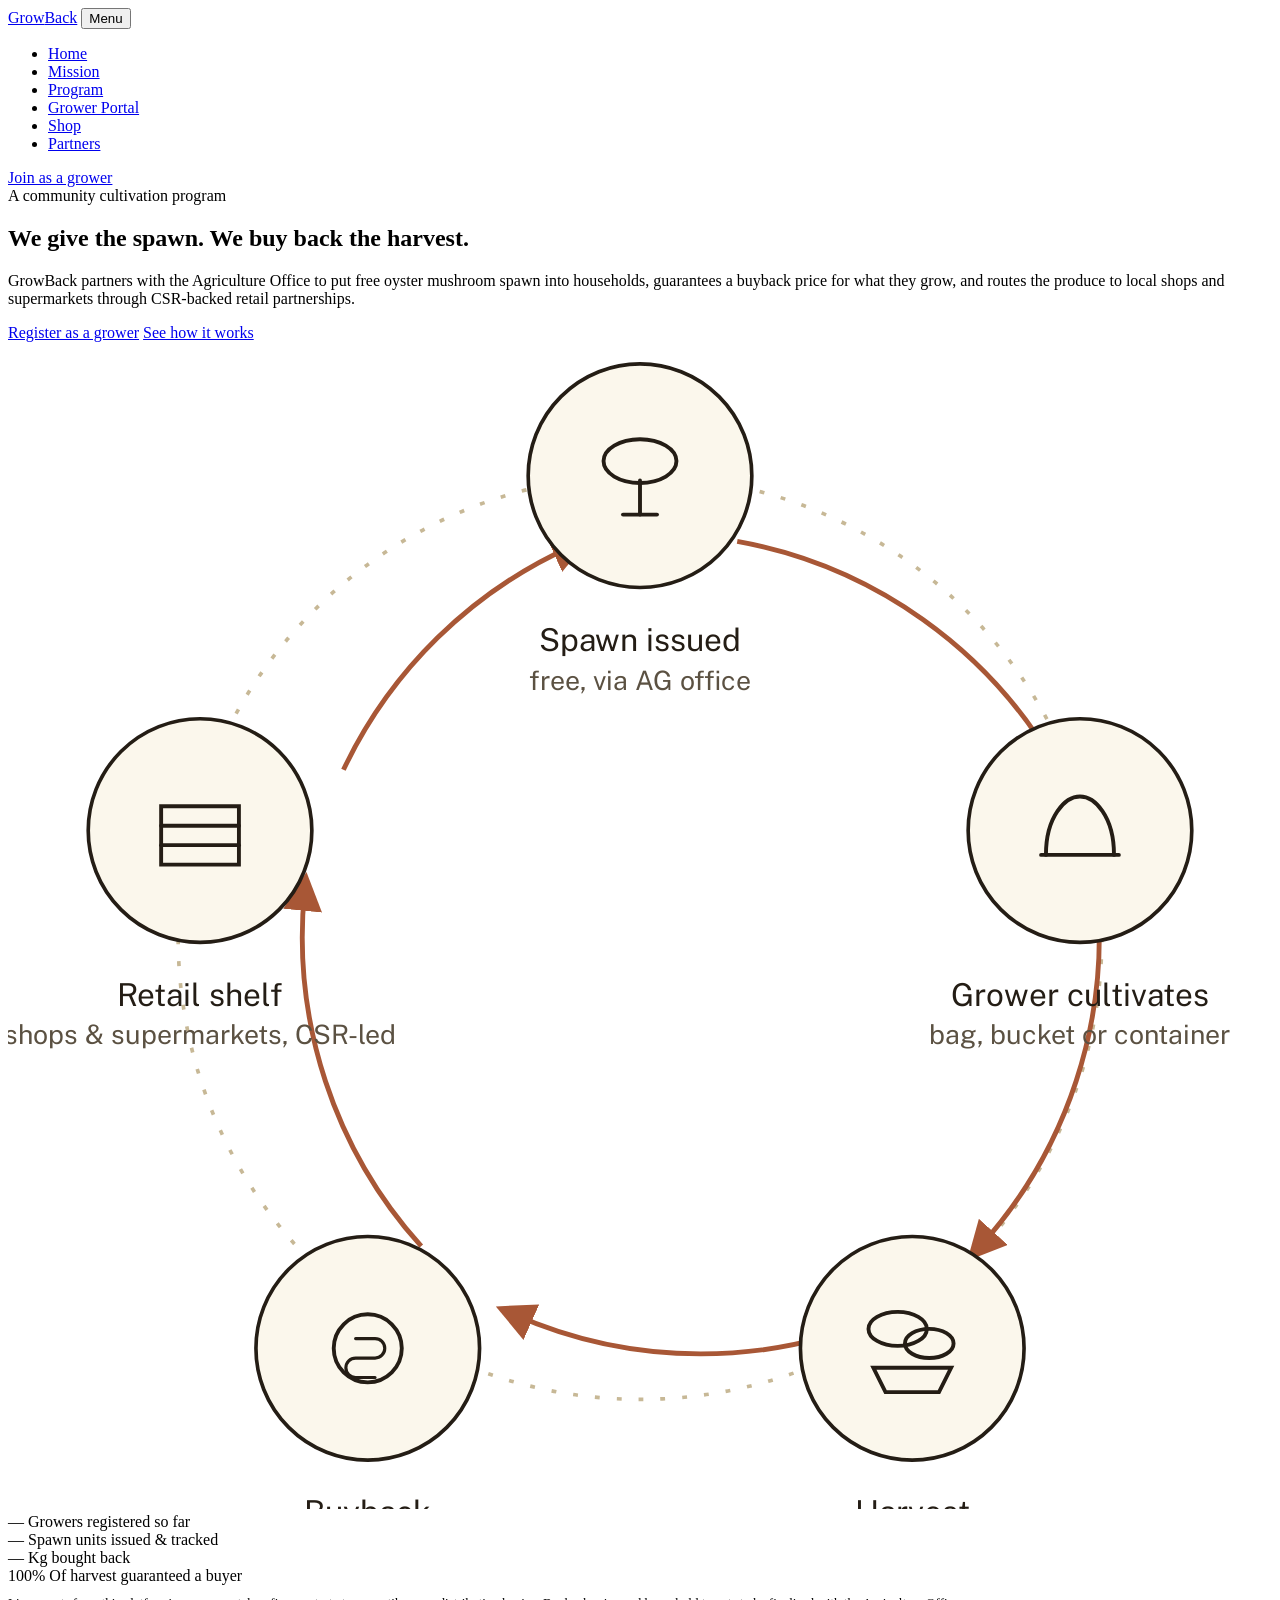
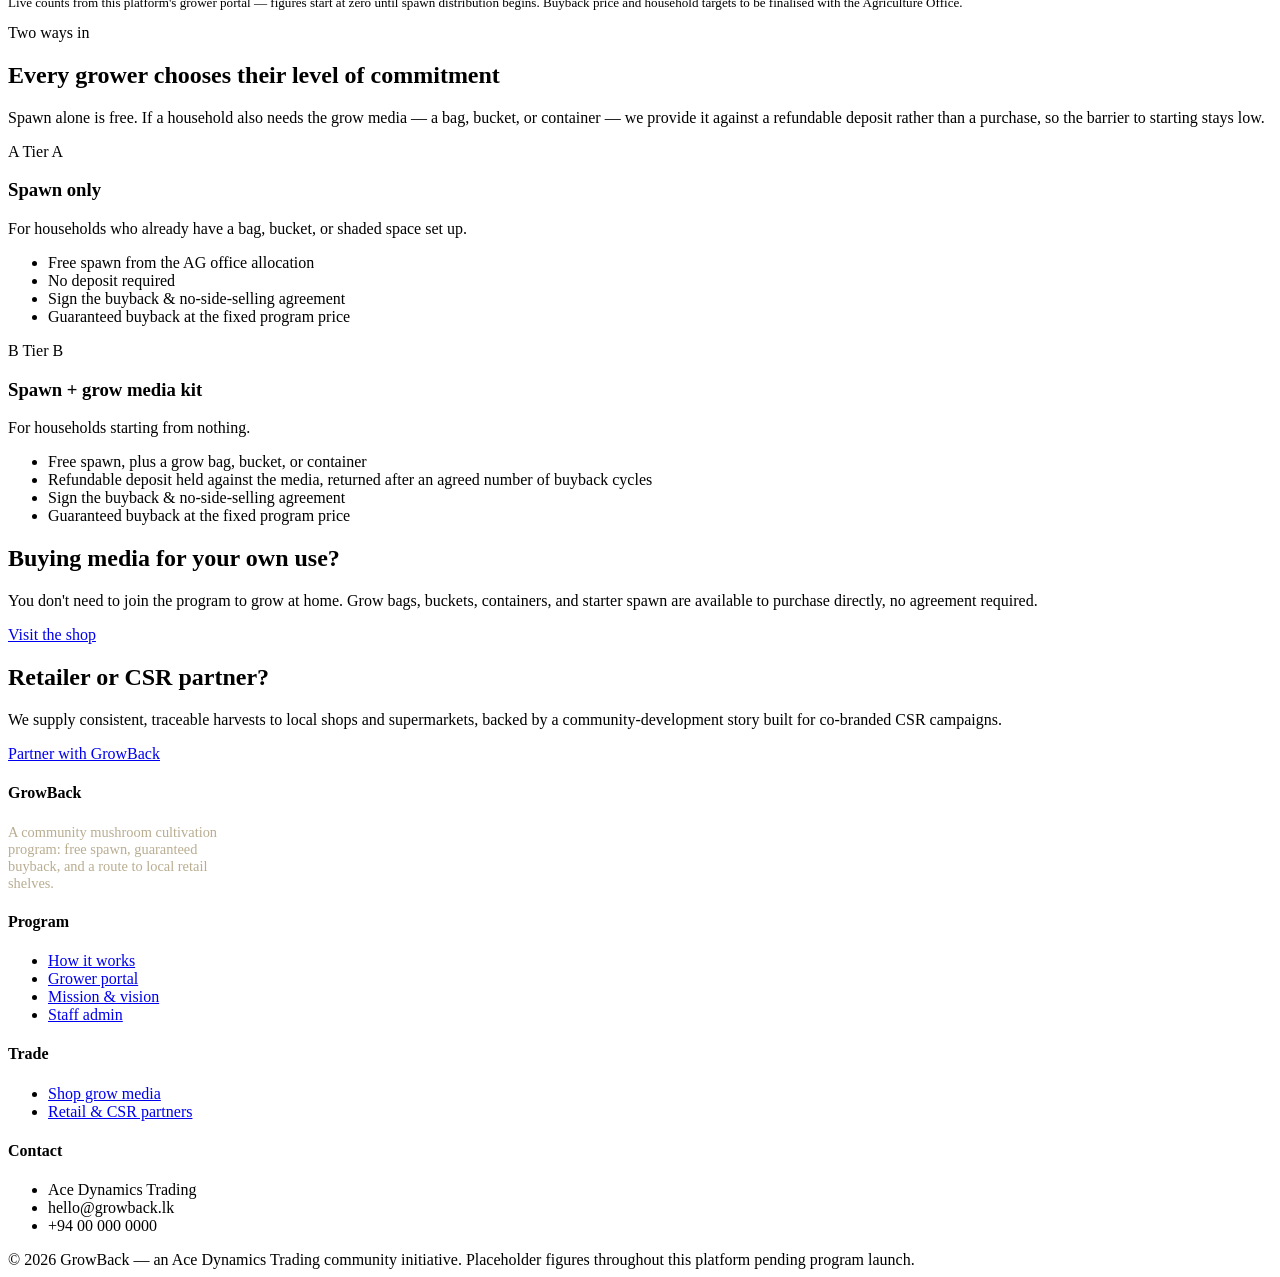
==== index.html @ 259f2a93 "Add files via upload" ====
<!DOCTYPE html>
<html lang="en">
<head>
<meta charset="UTF-8">
<meta name="viewport" content="width=device-width, initial-scale=1.0">
<title>GrowBack — Community Mushroom Cultivation Program</title>
<link rel="preconnect" href="https://fonts.googleapis.com">
<link href="https://fonts.googleapis.com/css2?family=Fraunces:ital,wght@0,340;0,460;0,560;1,460&family=Public+Sans:wght@400;500;600&display=swap" rel="stylesheet">
<link rel="stylesheet" href="css/styles.css">
</head>
<body>

<header class="site">
  <div class="site-nav">
    <a href="index.html" class="wordmark">Grow<span>Back</span></a>
    <button class="nav-toggle">Menu</button>
    <ul class="nav-links">
      <li><a href="index.html" class="active">Home</a></li>
      <li><a href="about.html">Mission</a></li>
      <li><a href="program.html">Program</a></li>
      <li><a href="portal.html">Grower Portal</a></li>
      <li><a href="shop.html">Shop</a></li>
      <li><a href="partners.html">Partners</a></li>
    </ul>
    <div id="google_translate_element" class="gtranslate"></div>
    <a href="portal.html#signup" class="nav-cta">Join as a grower</a>
  </div>
</header>

<section class="hero">
  <div class="container hero-grid">
    <div>
      <div class="eyebrow">A community cultivation program</div>
      <h1>We give the spawn. We buy back the harvest.</h1>
      <p class="lede">GrowBack partners with the Agriculture Office to put free oyster mushroom spawn into households, guarantees a buyback price for what they grow, and routes the produce to local shops and supermarkets through CSR-backed retail partnerships.</p>
      <div class="hero-actions">
        <a href="portal.html#signup" class="btn btn-primary">Register as a grower</a>
        <a href="program.html" class="btn btn-outline">See how it works</a>
      </div>
    </div>
    <div>
      <svg viewBox="0 0 520 480" xmlns="http://www.w3.org/2000/svg" role="img" aria-label="Cycle: spawn issued, grower cultivates, harvest, buyback, retail shelf, back to spawn issued">
        <circle cx="260" cy="245" r="190" fill="none" stroke="#C7B896" stroke-width="1.5" stroke-dasharray="2 7"/>

        <!-- connecting arrows (clockwise) -->
        <g fill="none" stroke="#A85736" stroke-width="2">
          <path d="M300 82 A190 190 0 0 1 432 176" marker-end="url(#arrow)"/>
          <path d="M448 226 A190 190 0 0 1 400 372" marker-end="url(#arrow)"/>
          <path d="M362 400 A190 190 0 0 1 208 400" marker-end="url(#arrow)"/>
          <path d="M170 372 A190 190 0 0 1 122 226" marker-end="url(#arrow)"/>
          <path d="M138 176 A190 190 0 0 1 232 84" marker-end="url(#arrow)"/>
        </g>
        <defs>
          <marker id="arrow" markerWidth="8" markerHeight="8" refX="4" refY="4" orient="auto">
            <path d="M0,0 L8,4 L0,8 Z" fill="#A85736"/>
          </marker>
        </defs>

        <!-- Node: Spawn issued (top) -->
        <g transform="translate(260,55)">
          <circle r="46" fill="#FBF7EC" stroke="#241D15" stroke-width="1.5"/>
          <g stroke="#241D15" stroke-width="1.6" fill="none" stroke-linecap="round">
            <ellipse cx="0" cy="-6" rx="15" ry="9"/>
            <line x1="0" y1="2" x2="0" y2="16"/>
            <line x1="-7" y1="16" x2="7" y2="16"/>
          </g>
          <text x="0" y="72" text-anchor="middle" font-family="Public Sans" font-size="13" fill="#241D15">Spawn issued</text>
          <text x="0" y="88" text-anchor="middle" font-family="Public Sans" font-size="11" fill="#5B5142">free, via AG office</text>
        </g>

        <!-- Node: Grower cultivates -->
        <g transform="translate(441,201)">
          <circle r="46" fill="#FBF7EC" stroke="#241D15" stroke-width="1.5"/>
          <g stroke="#241D15" stroke-width="1.6" fill="none" stroke-linecap="round">
            <path d="M-14,10 C-14,-6 -6,-14 0,-14 C6,-14 14,-6 14,10"/>
            <line x1="-16" y1="10" x2="16" y2="10"/>
          </g>
          <text x="0" y="72" text-anchor="middle" font-family="Public Sans" font-size="13" fill="#241D15">Grower cultivates</text>
          <text x="0" y="88" text-anchor="middle" font-family="Public Sans" font-size="11" fill="#5B5142">bag, bucket or container</text>
        </g>

        <!-- Node: Harvest -->
        <g transform="translate(372,414)">
          <circle r="46" fill="#FBF7EC" stroke="#241D15" stroke-width="1.5"/>
          <g stroke="#241D15" stroke-width="1.6" fill="none" stroke-linecap="round">
            <ellipse cx="-6" cy="-8" rx="12" ry="7"/>
            <ellipse cx="7" cy="-2" rx="10" ry="6"/>
            <path d="M-16,8 L16,8 L11,18 L-11,18 Z"/>
          </g>
          <text x="0" y="72" text-anchor="middle" font-family="Public Sans" font-size="13" fill="#241D15">Harvest</text>
          <text x="0" y="88" text-anchor="middle" font-family="Public Sans" font-size="11" fill="#5B5142">2–3 flushes per batch</text>
        </g>

        <!-- Node: Buyback -->
        <g transform="translate(148,414)">
          <circle r="46" fill="#FBF7EC" stroke="#241D15" stroke-width="1.5"/>
          <g stroke="#241D15" stroke-width="1.6" fill="none" stroke-linecap="round">
            <circle cx="0" cy="0" r="14"/>
            <path d="M-5,-4 h8 a4,4 0 0 1 0,8 h-8 a4,4 0 0 0 0,8 h8" stroke-width="1.3"/>
          </g>
          <text x="0" y="72" text-anchor="middle" font-family="Public Sans" font-size="13" fill="#241D15">Buyback</text>
          <text x="0" y="88" text-anchor="middle" font-family="Public Sans" font-size="11" fill="#5B5142">fixed price, no side-selling</text>
        </g>

        <!-- Node: Retail shelf -->
        <g transform="translate(79,201)">
          <circle r="46" fill="#FBF7EC" stroke="#241D15" stroke-width="1.5"/>
          <g stroke="#241D15" stroke-width="1.6" fill="none" stroke-linecap="round">
            <path d="M-16,-10 L16,-10 L16,14 L-16,14 Z"/>
            <line x1="-16" y1="-2" x2="16" y2="-2"/>
            <line x1="-16" y1="6" x2="16" y2="6"/>
          </g>
          <text x="0" y="72" text-anchor="middle" font-family="Public Sans" font-size="13" fill="#241D15">Retail shelf</text>
          <text x="0" y="88" text-anchor="middle" font-family="Public Sans" font-size="11" fill="#5B5142">shops &amp; supermarkets, CSR-led</text>
        </g>
      </svg>
    </div>
  </div>
</section>

<div class="container">
  <div class="ledger-row">
    <div class="ledger-cell">
      <span class="ledger-num" id="statGrowers">—</span>
      <span class="ledger-label">Growers registered so far</span>
    </div>
    <div class="ledger-cell">
      <span class="ledger-num" id="statSpawn">—</span>
      <span class="ledger-label">Spawn units issued &amp; tracked</span>
    </div>
    <div class="ledger-cell">
      <span class="ledger-num" id="statKg">—</span>
      <span class="ledger-label">Kg bought back</span>
    </div>
    <div class="ledger-cell">
      <span class="ledger-num">100%</span>
      <span class="ledger-label">Of harvest guaranteed a buyer</span>
    </div>
  </div>
  <p style="font-size:.82rem;color:var(--ink-soft);margin-top:10px;">Live counts from this platform's grower portal — figures start at zero until spawn distribution begins. Buyback price and household targets to be finalised with the Agriculture Office.</p>
</div>

<section>
  <div class="container">
    <div class="section-head">
      <div class="eyebrow">Two ways in</div>
      <h2>Every grower chooses their level of commitment</h2>
      <p>Spawn alone is free. If a household also needs the grow media — a bag, bucket, or container — we provide it against a refundable deposit rather than a purchase, so the barrier to starting stays low.</p>
    </div>
    <div class="tier-grid">
      <div class="tier-card">
        <span class="tier-mark">A</span>
        <span class="tier-label">Tier A</span>
        <h3>Spawn only</h3>
        <p style="color:var(--ink-soft);">For households who already have a bag, bucket, or shaded space set up.</p>
        <ul class="tier-list">
          <li>Free spawn from the AG office allocation</li>
          <li>No deposit required</li>
          <li>Sign the buyback &amp; no-side-selling agreement</li>
          <li>Guaranteed buyback at the fixed program price</li>
        </ul>
      </div>
      <div class="tier-card">
        <span class="tier-mark">B</span>
        <span class="tier-label b">Tier B</span>
        <h3>Spawn + grow media kit</h3>
        <p style="color:var(--ink-soft);">For households starting from nothing.</p>
        <ul class="tier-list">
          <li>Free spawn, plus a grow bag, bucket, or container</li>
          <li>Refundable deposit held against the media, returned after an agreed number of buyback cycles</li>
          <li>Sign the buyback &amp; no-side-selling agreement</li>
          <li>Guaranteed buyback at the fixed program price</li>
        </ul>
      </div>
    </div>
  </div>
</section>

<section class="tight" style="background:var(--bg-alt);">
  <div class="container two-col">
    <div>
      <h2>Buying media for your own use?</h2>
      <p>You don't need to join the program to grow at home. Grow bags, buckets, containers, and starter spawn are available to purchase directly, no agreement required.</p>
      <a href="shop.html" class="btn btn-moss">Visit the shop</a>
    </div>
    <div>
      <h2>Retailer or CSR partner?</h2>
      <p>We supply consistent, traceable harvests to local shops and supermarkets, backed by a community-development story built for co-branded CSR campaigns.</p>
      <a href="partners.html" class="btn btn-outline">Partner with GrowBack</a>
    </div>
  </div>
</section>

<footer class="site">
  <div class="container">
    <div class="footer-grid">
      <div>
        <h4>GrowBack</h4>
        <p style="color:#B9AD91;font-size:.9rem;max-width:32ch;">A community mushroom cultivation program: free spawn, guaranteed buyback, and a route to local retail shelves.</p>
      </div>
      <div><h4>Program</h4><ul><li><a href="program.html">How it works</a></li><li><a href="portal.html">Grower portal</a></li><li><a href="about.html">Mission &amp; vision</a></li><li><a href="admin.html">Staff admin</a></li></ul></div>
      <div><h4>Trade</h4><ul><li><a href="shop.html">Shop grow media</a></li><li><a href="partners.html">Retail &amp; CSR partners</a></li></ul></div>
      <div><h4>Contact</h4><ul><li>Ace Dynamics Trading</li><li>hello@growback.lk</li><li>+94 00 000 0000</li></ul></div>
    </div>
    <div class="footer-bottom">
      <span>© 2026 GrowBack — an Ace Dynamics Trading community initiative.</span>
      <span>Placeholder figures throughout this platform pending program launch.</span>
    </div>
  </div>
</footer>
<script type="text/javascript">
  function googleTranslateElementInit() {
    new google.translate.TranslateElement({
      pageLanguage: 'en',
      includedLanguages: 'si,ta,en,hi,ar,zh-CN,fr,de,es,ja,ko,ru,pt,it,nl,th,vi,ur,bn,ms,tl,pl,tr,fa,he,el,sv,uk,ro,id',
      layout: google.translate.TranslateElement.InlineLayout.SIMPLE
    }, 'google_translate_element');
  }
</script>
<script type="text/javascript" src="https://translate.google.com/translate_a/element.js?cb=googleTranslateElementInit"></script>
<script src="js/app.js"></script>
<script>
  const s = getCommunityStats();
  document.getElementById('statGrowers').textContent = s.totalGrowers;
  document.getElementById('statSpawn').textContent = s.spawnUnitsIssued;
  document.getElementById('statKg').textContent = s.totalKg;
</script>
</body>
</html>
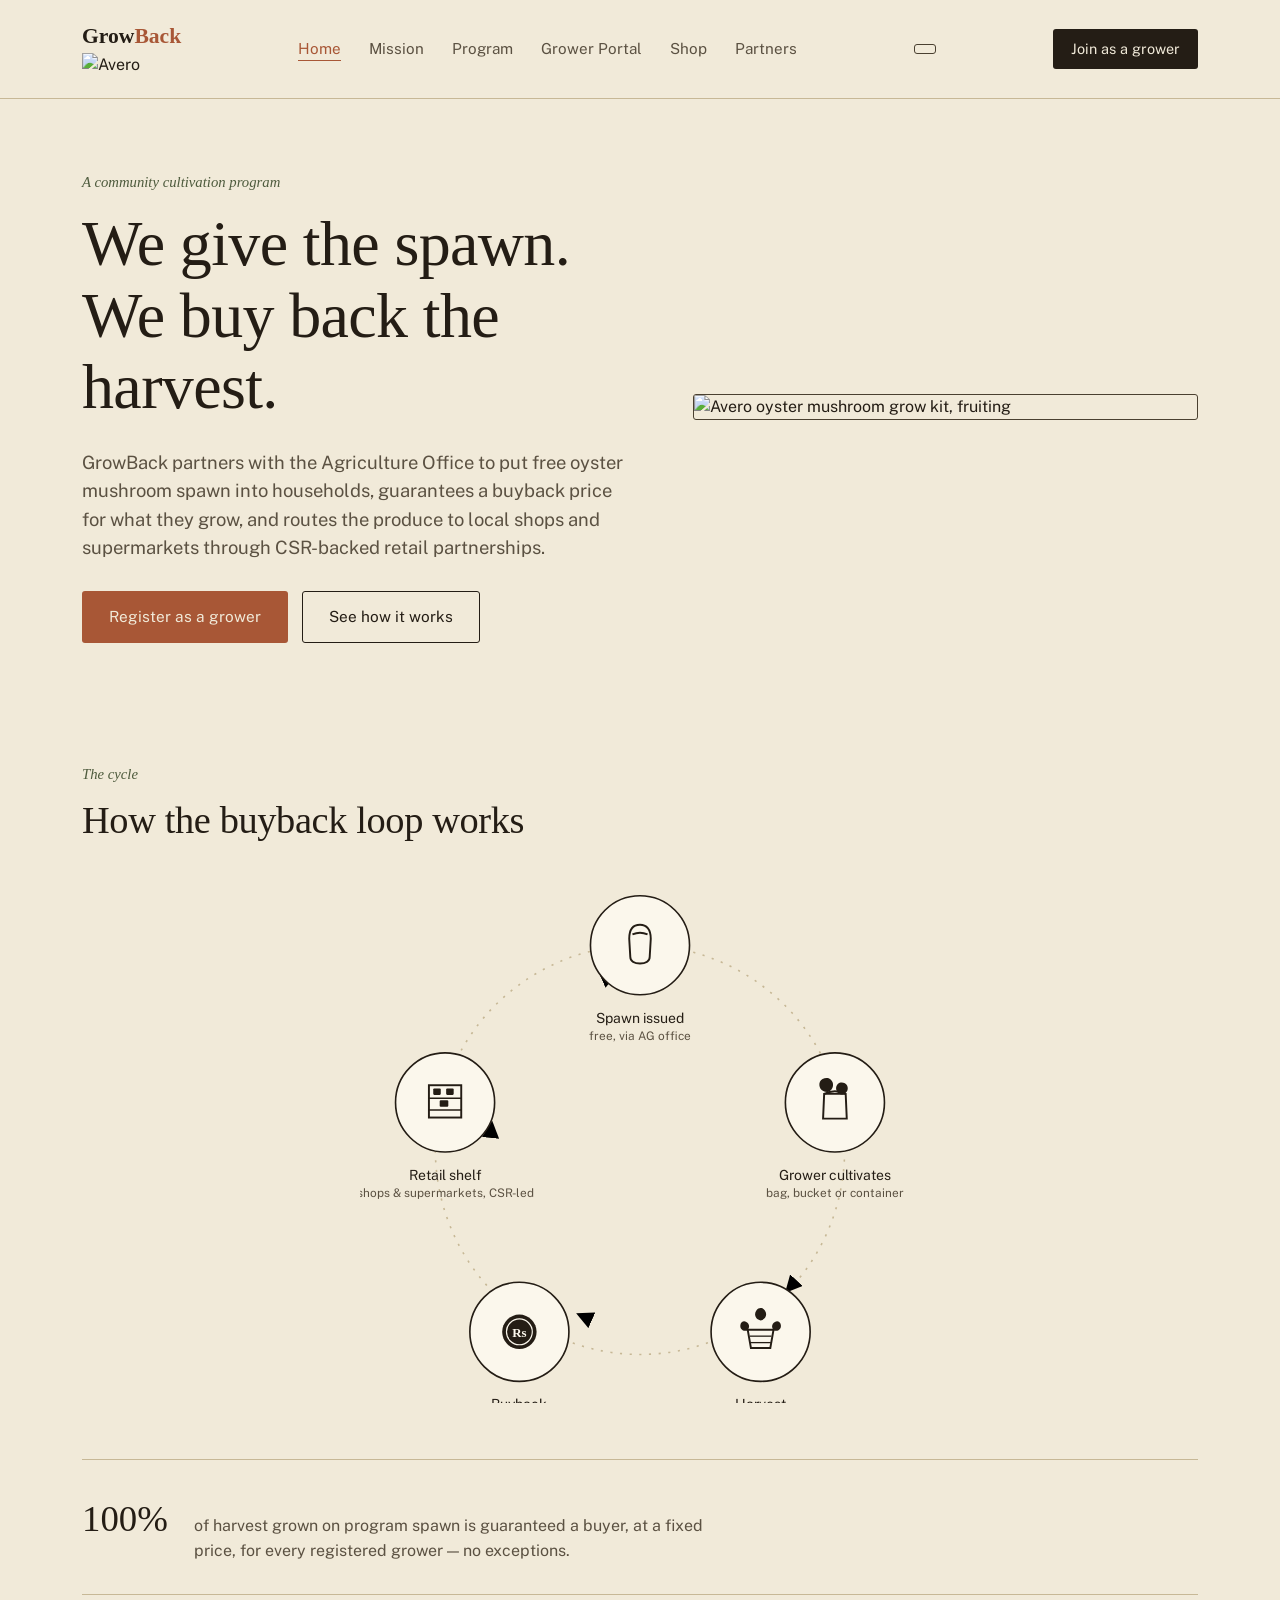
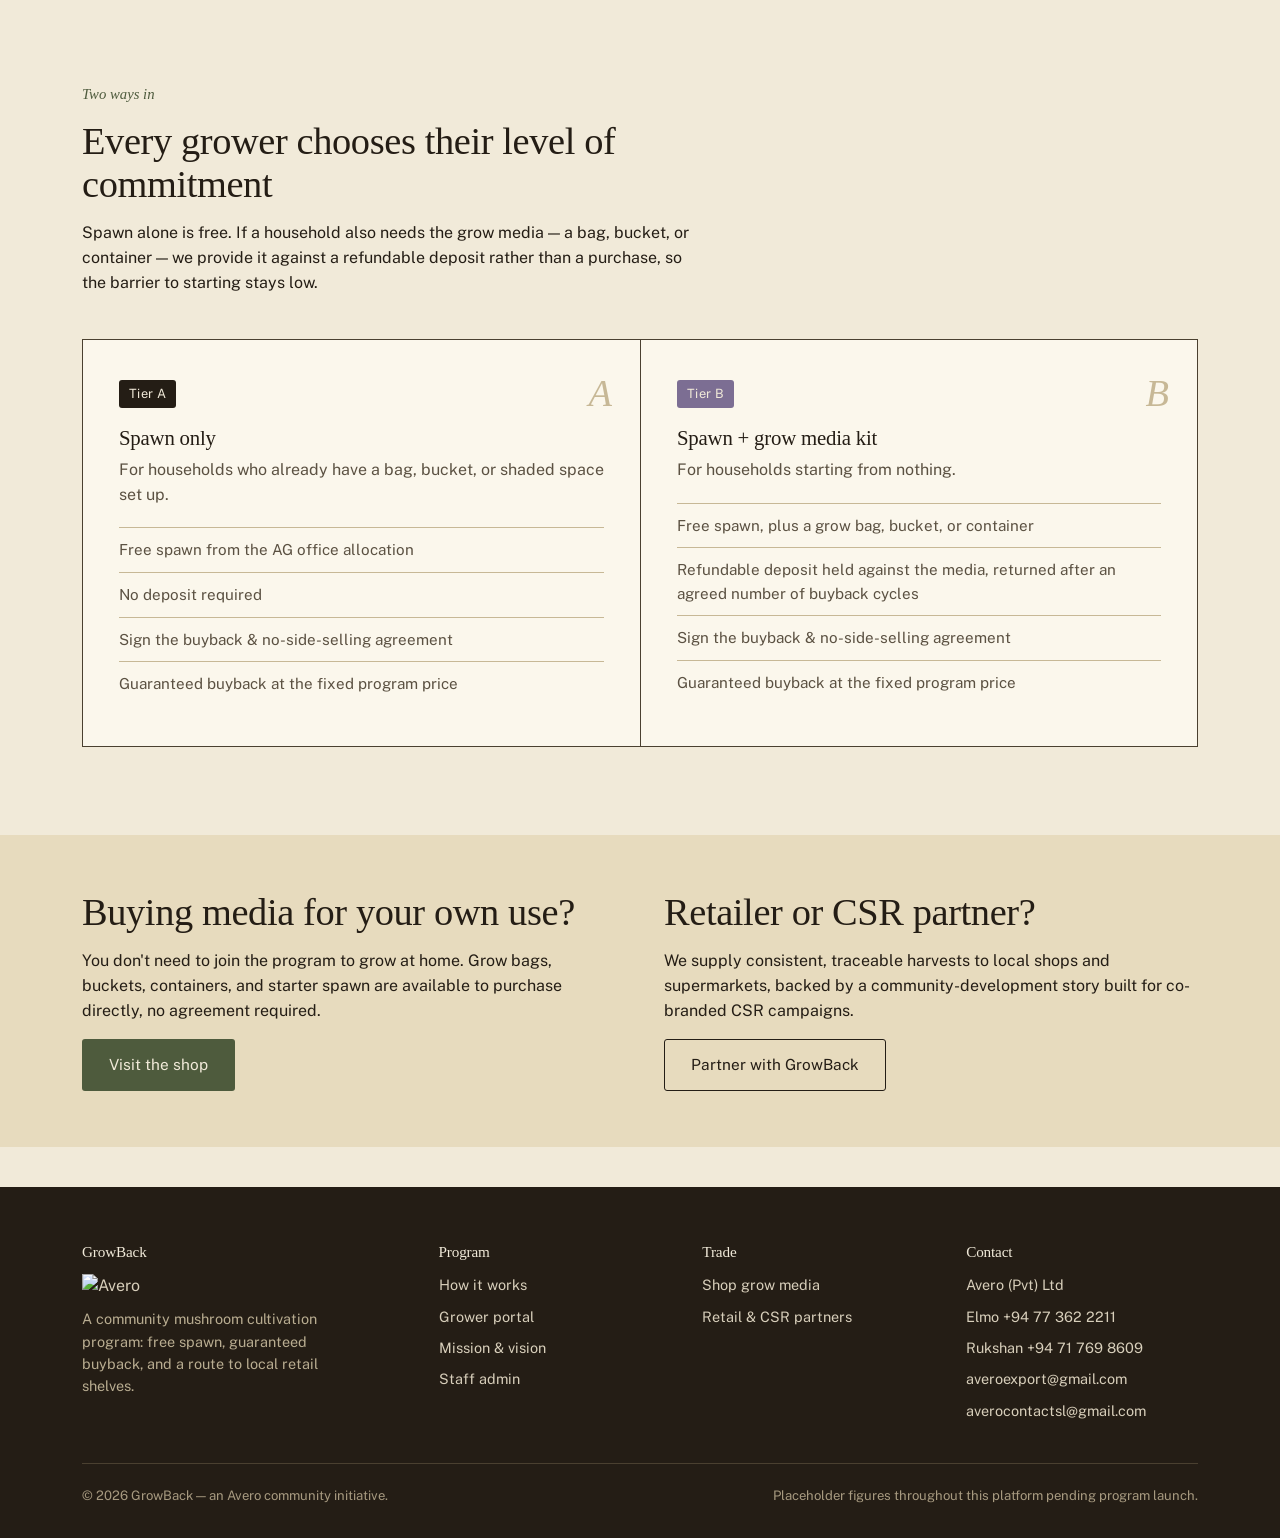
==== commit 9c651e30: "Add files via upload" ====
--- a/index.html
+++ b/index.html
@@ -12,7 +12,11 @@
 
 <header class="site">
   <div class="site-nav">
-    <a href="index.html" class="wordmark">Grow<span>Back</span></a>
+    <div class="brand-lockup">
+      <a href="index.html" class="wordmark">Grow<span>Back</span></a>
+      <span class="divider"></span>
+      <img src="img/avero-logo.png" alt="Avero">
+    </div>
     <button class="nav-toggle">Menu</button>
     <ul class="nav-links">
       <li><a href="index.html" class="active">Home</a></li>
@@ -39,11 +43,23 @@
       </div>
     </div>
     <div>
+      <img src="img/product-growkit.jpg" alt="Avero oyster mushroom grow kit, fruiting" style="width:100%;border:1px solid var(--line-dark);border-radius:var(--radius);">
+    </div>
+  </div>
+</section>
+
+<section class="tight">
+  <div class="container">
+    <div class="section-head">
+      <div class="eyebrow">The cycle</div>
+      <h2>How the buyback loop works</h2>
+    </div>
+    <div style="max-width:560px;margin:0 auto;">
       <svg viewBox="0 0 520 480" xmlns="http://www.w3.org/2000/svg" role="img" aria-label="Cycle: spawn issued, grower cultivates, harvest, buyback, retail shelf, back to spawn issued">
-        <circle cx="260" cy="245" r="190" fill="none" stroke="#C7B896" stroke-width="1.5" stroke-dasharray="2 7"/>
+        <circle cx="260" cy="245" r="190" fill="none" stroke="var(--line)" stroke-width="1.5" stroke-dasharray="2 7"/>
 
         <!-- connecting arrows (clockwise) -->
-        <g fill="none" stroke="#A85736" stroke-width="2">
+        <g fill="none" stroke="var(--brand)" stroke-width="2">
           <path d="M300 82 A190 190 0 0 1 432 176" marker-end="url(#arrow)"/>
           <path d="M448 226 A190 190 0 0 1 400 372" marker-end="url(#arrow)"/>
           <path d="M362 400 A190 190 0 0 1 208 400" marker-end="url(#arrow)"/>
@@ -52,66 +68,64 @@
         </g>
         <defs>
           <marker id="arrow" markerWidth="8" markerHeight="8" refX="4" refY="4" orient="auto">
-            <path d="M0,0 L8,4 L0,8 Z" fill="#A85736"/>
+            <path d="M0,0 L8,4 L0,8 Z" fill="var(--brand)"/>
           </marker>
         </defs>
 
         <!-- Node: Spawn issued (top) -->
         <g transform="translate(260,55)">
-          <circle r="46" fill="#FBF7EC" stroke="#241D15" stroke-width="1.5"/>
-          <g stroke="#241D15" stroke-width="1.6" fill="none" stroke-linecap="round">
-            <ellipse cx="0" cy="-6" rx="15" ry="9"/>
-            <line x1="0" y1="2" x2="0" y2="16"/>
-            <line x1="-7" y1="16" x2="7" y2="16"/>
-          </g>
-          <text x="0" y="72" text-anchor="middle" font-family="Public Sans" font-size="13" fill="#241D15">Spawn issued</text>
-          <text x="0" y="88" text-anchor="middle" font-family="Public Sans" font-size="11" fill="#5B5142">free, via AG office</text>
+          <circle r="46" fill="var(--paper-card)" stroke="var(--ink)" stroke-width="1.5"/>
+          <path d="M-10,-6 C-10,-15 -6,-19 0,-19 C6,-19 10,-15 10,-6 L9,11 C9,15 5,17 0,17 C-5,17 -9,15 -9,11 Z" fill="none" stroke="var(--ink)" stroke-width="1.8"/>
+          <path d="M-7,-10 Q0,-13 7,-10" fill="none" stroke="var(--ink)" stroke-width="1.8"/>
+          <text x="0" y="72" text-anchor="middle" font-family="Public Sans" font-size="13" fill="var(--ink)">Spawn issued</text>
+          <text x="0" y="88" text-anchor="middle" font-family="Public Sans" font-size="11" fill="var(--ink-soft)">free, via AG office</text>
         </g>
 
         <!-- Node: Grower cultivates -->
         <g transform="translate(441,201)">
-          <circle r="46" fill="#FBF7EC" stroke="#241D15" stroke-width="1.5"/>
-          <g stroke="#241D15" stroke-width="1.6" fill="none" stroke-linecap="round">
-            <path d="M-14,10 C-14,-6 -6,-14 0,-14 C6,-14 14,-6 14,10"/>
-            <line x1="-16" y1="10" x2="16" y2="10"/>
-          </g>
-          <text x="0" y="72" text-anchor="middle" font-family="Public Sans" font-size="13" fill="#241D15">Grower cultivates</text>
-          <text x="0" y="88" text-anchor="middle" font-family="Public Sans" font-size="11" fill="#5B5142">bag, bucket or container</text>
+          <circle r="46" fill="var(--paper-card)" stroke="var(--ink)" stroke-width="1.5"/>
+          <path d="M-10,-8 L10,-8 L11,15 L-11,15 Z" fill="none" stroke="var(--ink)" stroke-width="1.8"/>
+          <path d="M-10,-8 Q0,-13 10,-8" fill="none" stroke="var(--ink)" stroke-width="1.8"/>
+          <path d="M0,-10 C-6,-11 -8,-17 -5,-21 C-3,-24 3,-24 5,-21 C8,-17 6,-11 0,-10 Z" fill="var(--ink)" transform="translate(-4,0) rotate(-14)"/>
+          <path d="M0,-10 C-6,-11 -8,-17 -5,-21 C-3,-24 3,-24 5,-21 C8,-17 6,-11 0,-10 Z" fill="var(--ink)" transform="translate(4,1) rotate(10) scale(0.85)"/>
+          <text x="0" y="72" text-anchor="middle" font-family="Public Sans" font-size="13" fill="var(--ink)">Grower cultivates</text>
+          <text x="0" y="88" text-anchor="middle" font-family="Public Sans" font-size="11" fill="var(--ink-soft)">bag, bucket or container</text>
         </g>
 
         <!-- Node: Harvest -->
         <g transform="translate(372,414)">
-          <circle r="46" fill="#FBF7EC" stroke="#241D15" stroke-width="1.5"/>
-          <g stroke="#241D15" stroke-width="1.6" fill="none" stroke-linecap="round">
-            <ellipse cx="-6" cy="-8" rx="12" ry="7"/>
-            <ellipse cx="7" cy="-2" rx="10" ry="6"/>
-            <path d="M-16,8 L16,8 L11,18 L-11,18 Z"/>
-          </g>
-          <text x="0" y="72" text-anchor="middle" font-family="Public Sans" font-size="13" fill="#241D15">Harvest</text>
-          <text x="0" y="88" text-anchor="middle" font-family="Public Sans" font-size="11" fill="#5B5142">2–3 flushes per batch</text>
+          <circle r="46" fill="var(--paper-card)" stroke="var(--ink)" stroke-width="1.5"/>
+          <path d="M-12,-2 L12,-2 L9,15 L-9,15 Z" fill="none" stroke="var(--ink)" stroke-width="1.8"/>
+          <line x1="-10" y1="4" x2="10" y2="4" stroke="var(--ink)" stroke-width="1.2"/>
+          <line x1="-9.5" y1="10" x2="9.5" y2="10" stroke="var(--ink)" stroke-width="1.2"/>
+          <path d="M0,-9 C-5,-10 -7,-15 -4,-19 C-2,-22 2,-22 4,-19 C7,-15 5,-10 0,-9 Z" fill="var(--ink)" transform="translate(-10,5) rotate(-25) scale(0.75)"/>
+          <path d="M0,-9 C-5,-10 -7,-15 -4,-19 C-2,-22 2,-22 4,-19 C7,-15 5,-10 0,-9 Z" fill="var(--ink)" transform="translate(0,-2) rotate(0) scale(0.95)"/>
+          <path d="M0,-9 C-5,-10 -7,-15 -4,-19 C-2,-22 2,-22 4,-19 C7,-15 5,-10 0,-9 Z" fill="var(--ink)" transform="translate(10,5) rotate(25) scale(0.75)"/>
+          <text x="0" y="72" text-anchor="middle" font-family="Public Sans" font-size="13" fill="var(--ink)">Harvest</text>
+          <text x="0" y="88" text-anchor="middle" font-family="Public Sans" font-size="11" fill="var(--ink-soft)">2–3 flushes per batch</text>
         </g>
 
         <!-- Node: Buyback -->
         <g transform="translate(148,414)">
-          <circle r="46" fill="#FBF7EC" stroke="#241D15" stroke-width="1.5"/>
-          <g stroke="#241D15" stroke-width="1.6" fill="none" stroke-linecap="round">
-            <circle cx="0" cy="0" r="14"/>
-            <path d="M-5,-4 h8 a4,4 0 0 1 0,8 h-8 a4,4 0 0 0 0,8 h8" stroke-width="1.3"/>
-          </g>
-          <text x="0" y="72" text-anchor="middle" font-family="Public Sans" font-size="13" fill="#241D15">Buyback</text>
-          <text x="0" y="88" text-anchor="middle" font-family="Public Sans" font-size="11" fill="#5B5142">fixed price, no side-selling</text>
+          <circle r="46" fill="var(--paper-card)" stroke="var(--ink)" stroke-width="1.5"/>
+          <circle r="16" fill="var(--ink)"/>
+          <circle r="12" fill="none" stroke="var(--paper-card)" stroke-width="1.1"/>
+          <text x="0" y="5" text-anchor="middle" font-family="Georgia, serif" font-size="12" font-weight="700" fill="var(--paper-card)">Rs</text>
+          <text x="0" y="72" text-anchor="middle" font-family="Public Sans" font-size="13" fill="var(--ink)">Buyback</text>
+          <text x="0" y="88" text-anchor="middle" font-family="Public Sans" font-size="11" fill="var(--ink-soft)">fixed price, no side-selling</text>
         </g>
 
         <!-- Node: Retail shelf -->
         <g transform="translate(79,201)">
-          <circle r="46" fill="#FBF7EC" stroke="#241D15" stroke-width="1.5"/>
-          <g stroke="#241D15" stroke-width="1.6" fill="none" stroke-linecap="round">
-            <path d="M-16,-10 L16,-10 L16,14 L-16,14 Z"/>
-            <line x1="-16" y1="-2" x2="16" y2="-2"/>
-            <line x1="-16" y1="6" x2="16" y2="6"/>
-          </g>
-          <text x="0" y="72" text-anchor="middle" font-family="Public Sans" font-size="13" fill="#241D15">Retail shelf</text>
-          <text x="0" y="88" text-anchor="middle" font-family="Public Sans" font-size="11" fill="#5B5142">shops &amp; supermarkets, CSR-led</text>
+          <circle r="46" fill="var(--paper-card)" stroke="var(--ink)" stroke-width="1.5"/>
+          <rect x="-15" y="-16" width="30" height="30" fill="none" stroke="var(--ink)" stroke-width="1.8"/>
+          <line x1="-15" y1="-4" x2="15" y2="-4" stroke="var(--ink)" stroke-width="1.4"/>
+          <line x1="-15" y1="7" x2="15" y2="7" stroke="var(--ink)" stroke-width="1.4"/>
+          <rect x="-11" y="-13" width="7" height="6" rx="1" fill="var(--ink)"/>
+          <rect x="1" y="-13" width="7" height="6" rx="1" fill="var(--ink)"/>
+          <rect x="-5" y="-2" width="8" height="6" rx="1" fill="var(--ink)"/>
+          <text x="0" y="72" text-anchor="middle" font-family="Public Sans" font-size="13" fill="var(--ink)">Retail shelf</text>
+          <text x="0" y="88" text-anchor="middle" font-family="Public Sans" font-size="11" fill="var(--ink-soft)">shops &amp; supermarkets, CSR-led</text>
         </g>
       </svg>
     </div>
@@ -119,25 +133,10 @@
 </section>
 
 <div class="container">
-  <div class="ledger-row">
-    <div class="ledger-cell">
-      <span class="ledger-num" id="statGrowers">—</span>
-      <span class="ledger-label">Growers registered so far</span>
-    </div>
-    <div class="ledger-cell">
-      <span class="ledger-num" id="statSpawn">—</span>
-      <span class="ledger-label">Spawn units issued &amp; tracked</span>
-    </div>
-    <div class="ledger-cell">
-      <span class="ledger-num" id="statKg">—</span>
-      <span class="ledger-label">Kg bought back</span>
-    </div>
-    <div class="ledger-cell">
-      <span class="ledger-num">100%</span>
-      <span class="ledger-label">Of harvest guaranteed a buyer</span>
-    </div>
-  </div>
-  <p style="font-size:.82rem;color:var(--ink-soft);margin-top:10px;">Live counts from this platform's grower portal — figures start at zero until spawn distribution begins. Buyback price and household targets to be finalised with the Agriculture Office.</p>
+  <div style="border-top:1px solid var(--line);border-bottom:1px solid var(--line);padding:30px 0;display:flex;align-items:baseline;gap:26px;flex-wrap:wrap;">
+    <span style="font-family:var(--font-display);font-size:2.3rem;color:var(--brand);">100%</span>
+    <span style="color:var(--ink-soft);max-width:52ch;">of harvest grown on program spawn is guaranteed a buyer, at a fixed price, for every registered grower — no exceptions.</span>
+  </div>
 </div>
 
 <section>
@@ -196,14 +195,15 @@
     <div class="footer-grid">
       <div>
         <h4>GrowBack</h4>
+        <img src="img/avero-logo.png" alt="Avero" style="height:22px;width:auto;margin-bottom:12px;">
         <p style="color:#B9AD91;font-size:.9rem;max-width:32ch;">A community mushroom cultivation program: free spawn, guaranteed buyback, and a route to local retail shelves.</p>
       </div>
       <div><h4>Program</h4><ul><li><a href="program.html">How it works</a></li><li><a href="portal.html">Grower portal</a></li><li><a href="about.html">Mission &amp; vision</a></li><li><a href="admin.html">Staff admin</a></li></ul></div>
       <div><h4>Trade</h4><ul><li><a href="shop.html">Shop grow media</a></li><li><a href="partners.html">Retail &amp; CSR partners</a></li></ul></div>
-      <div><h4>Contact</h4><ul><li>Ace Dynamics Trading</li><li>hello@growback.lk</li><li>+94 00 000 0000</li></ul></div>
+      <div><h4>Contact</h4><ul><li>Avero (Pvt) Ltd</li><li>Elmo +94 77 362 2211</li><li>Rukshan +94 71 769 8609</li><li>averoexport@gmail.com</li><li>averocontactsl@gmail.com</li></ul></div>
     </div>
     <div class="footer-bottom">
-      <span>© 2026 GrowBack — an Ace Dynamics Trading community initiative.</span>
+      <span>© 2026 GrowBack — an Avero community initiative.</span>
       <span>Placeholder figures throughout this platform pending program launch.</span>
     </div>
   </div>
@@ -219,11 +219,5 @@
 </script>
 <script type="text/javascript" src="https://translate.google.com/translate_a/element.js?cb=googleTranslateElementInit"></script>
 <script src="js/app.js"></script>
-<script>
-  const s = getCommunityStats();
-  document.getElementById('statGrowers').textContent = s.totalGrowers;
-  document.getElementById('statSpawn').textContent = s.spawnUnitsIssued;
-  document.getElementById('statKg').textContent = s.totalKg;
-</script>
 </body>
 </html>
--- a/css/styles.css
+++ b/css/styles.css
@@ -0,0 +1,499 @@
+/* =========================================================
+   Design tokens
+   Subject: community mushroom cultivation program — spawn
+   distribution, buyback, grow media, CSR retail partnership.
+   Palette drawn from the mushroom itself: bark, cap tan,
+   spore print, parchment ledger paper, clay pot, moss.
+   ========================================================= */
+:root {
+  --bg:        #F1EAD9;   /* parchment / ledger paper */
+  --bg-alt:    #E7DBBE;   /* deeper paper for alt sections */
+  --bg-dark:   #241D15;   /* bark brown, near-black */
+  --ink:       #241D15;   /* bark brown, primary text */
+  --ink-soft:  #5B5142;   /* muted bark for secondary text */
+  --line:      #C7B896;   /* hairline rule on paper */
+  --line-dark: #4A4030;   /* hairline rule on bark */
+  --tan:       #C9A66B;   /* mushroom cap tan */
+  --clay:      #A85736;   /* terracotta pot — primary CTA */
+  --clay-deep: #8A4529;
+  --moss:      #4E5B3D;   /* moss green — growth / CSR */
+  --spore:     #7C6E93;   /* spore-print lilac-grey — tier B / info */
+  --paper-card:#FBF7EC;
+
+  --font-display: "Fraunces", "Iowan Old Style", Georgia, serif;
+  --font-body: "Public Sans", "Inter", -apple-system, sans-serif;
+
+  --measure: 62ch;
+  --radius: 3px;
+}
+
+* { box-sizing: border-box; }
+html { scroll-behavior: smooth; }
+
+body {
+  margin: 0;
+  background: var(--bg);
+  color: var(--ink);
+  font-family: var(--font-body);
+  font-size: 16px;
+  line-height: 1.55;
+  -webkit-font-smoothing: antialiased;
+}
+
+img, svg { max-width: 100%; display: block; }
+
+a { color: inherit; }
+
+h1, h2, h3, h4 {
+  font-family: var(--font-display);
+  font-weight: 500;
+  line-height: 1.12;
+  margin: 0 0 0.4em;
+  letter-spacing: -0.01em;
+}
+
+h1 { font-size: clamp(2.4rem, 5vw, 4rem); font-weight: 460; }
+h2 { font-size: clamp(1.7rem, 3vw, 2.4rem); }
+h3 { font-size: 1.3rem; }
+
+p { margin: 0 0 1em; max-width: var(--measure); }
+p.lede { font-size: 1.15rem; color: var(--ink-soft); }
+
+.container {
+  max-width: 1180px;
+  margin: 0 auto;
+  padding: 0 32px;
+}
+
+section { padding: 88px 0; }
+section.tight { padding: 56px 0; }
+
+.rule {
+  border: none;
+  border-top: 1px solid var(--line);
+  margin: 0;
+}
+
+/* ---------------- Header / nav ---------------- */
+header.site {
+  border-bottom: 1px solid var(--line);
+  background: var(--bg);
+  position: sticky;
+  top: 0;
+  z-index: 40;
+}
+.site-nav {
+  max-width: 1180px;
+  margin: 0 auto;
+  padding: 20px 32px;
+  display: flex;
+  align-items: center;
+  justify-content: space-between;
+  gap: 24px;
+}
+.wordmark {
+  font-family: var(--font-display);
+  font-size: 1.35rem;
+  font-weight: 560;
+  text-decoration: none;
+  color: var(--ink);
+  white-space: nowrap;
+}
+.wordmark span { color: var(--clay); }
+.nav-links {
+  display: flex;
+  gap: 28px;
+  list-style: none;
+  margin: 0;
+  padding: 0;
+  flex-wrap: wrap;
+}
+.nav-links a {
+  text-decoration: none;
+  font-size: 0.95rem;
+  color: var(--ink-soft);
+  border-bottom: 1px solid transparent;
+  padding-bottom: 3px;
+  transition: color .15s, border-color .15s;
+}
+.nav-links a:hover, .nav-links a.active {
+  color: var(--clay);
+  border-color: var(--clay);
+}
+.nav-cta {
+  font-size: 0.9rem;
+  padding: 9px 18px;
+  background: var(--ink);
+  color: var(--bg);
+  text-decoration: none;
+  border-radius: var(--radius);
+  white-space: nowrap;
+}
+.nav-cta:hover { background: var(--clay); }
+.nav-toggle { display: none; }
+
+/* ---------------- Google Translate widget ---------------- */
+.gtranslate {
+  border: 1px solid var(--line-dark);
+  border-radius: var(--radius);
+  padding: 4px 10px;
+  background: var(--bg);
+}
+.gtranslate .goog-te-gadget { font-family: var(--font-body) !important; font-size: 0 !important; color: transparent !important; }
+.gtranslate .goog-te-gadget > span > a { font-size: 0.88rem !important; }
+.gtranslate select.goog-te-combo {
+  font-family: var(--font-body);
+  font-size: 0.88rem;
+  color: var(--ink);
+  background: var(--bg);
+  border: none;
+  padding: 2px 0;
+}
+.goog-te-banner-frame { display: none !important; }
+body { top: 0 !important; }
+.goog-tooltip, .goog-tooltip:hover { display: none !important; }
+.goog-text-highlight { background: none !important; box-shadow: none !important; }
+@media (max-width: 820px) { .gtranslate { order: 2; margin-top: 12px; } }
+
+@media (max-width: 820px) {
+  .nav-links { display: none; }
+  .nav-toggle {
+    display: inline-block;
+    background: none; border: 1px solid var(--line-dark);
+    padding: 8px 12px; border-radius: var(--radius); cursor: pointer;
+    font-family: var(--font-body); font-size: .85rem;
+  }
+  .site-nav.open .nav-links {
+    display: flex; flex-direction: column; width: 100%;
+    order: 3; padding-top: 16px; gap: 14px;
+  }
+}
+
+/* ---------------- Buttons ---------------- */
+.btn {
+  display: inline-flex;
+  align-items: center;
+  gap: 8px;
+  padding: 13px 26px;
+  border-radius: var(--radius);
+  text-decoration: none;
+  font-size: 0.96rem;
+  border: 1px solid transparent;
+  cursor: pointer;
+  font-family: var(--font-body);
+  transition: background .15s, color .15s, border-color .15s;
+}
+.btn-primary { background: var(--clay); color: var(--bg); }
+.btn-primary:hover { background: var(--clay-deep); }
+.btn-outline { border-color: var(--ink); color: var(--ink); background: transparent; }
+.btn-outline:hover { background: var(--ink); color: var(--bg); }
+.btn-moss { background: var(--moss); color: var(--bg); }
+.btn-moss:hover { background: #3c4630; }
+.btn-block { width: 100%; justify-content: center; }
+.btn[disabled] { opacity: .45; cursor: not-allowed; }
+
+/* ---------------- Hero ---------------- */
+.hero {
+  padding: 72px 0 64px;
+}
+.hero-grid {
+  display: grid;
+  grid-template-columns: 1.1fr 1fr;
+  gap: 56px;
+  align-items: center;
+}
+@media (max-width: 900px) {
+  .hero-grid { grid-template-columns: 1fr; }
+}
+.eyebrow {
+  font-size: 0.92rem;
+  color: var(--moss);
+  margin-bottom: 14px;
+  font-style: italic;
+  font-family: var(--font-display);
+}
+.hero-actions { display: flex; gap: 14px; margin-top: 28px; flex-wrap: wrap; }
+
+/* ---------------- Ledger stat row ---------------- */
+.ledger-row {
+  display: grid;
+  grid-template-columns: repeat(auto-fit, minmax(180px, 1fr));
+  border-top: 1px solid var(--line);
+  border-bottom: 1px solid var(--line);
+}
+.ledger-cell {
+  padding: 28px 32px;
+  border-left: 1px solid var(--line);
+}
+.ledger-cell:first-child { border-left: none; }
+.ledger-num {
+  font-family: var(--font-display);
+  font-size: 2.1rem;
+  color: var(--clay);
+  display: block;
+}
+.ledger-label { color: var(--ink-soft); font-size: 0.92rem; }
+
+/* ---------------- Registry / tier cards ---------------- */
+.tier-grid {
+  display: grid;
+  grid-template-columns: 1fr 1fr;
+  gap: 0;
+  border: 1px solid var(--line-dark);
+}
+@media (max-width: 780px) { .tier-grid { grid-template-columns: 1fr; } }
+.tier-card {
+  background: var(--paper-card);
+  padding: 40px 36px;
+  position: relative;
+  border-left: 1px solid var(--line-dark);
+}
+.tier-card:first-child { border-left: none; }
+.tier-mark {
+  position: absolute;
+  top: 24px; right: 28px;
+  font-family: var(--font-display);
+  font-style: italic;
+  color: var(--line);
+  font-size: 2.4rem;
+}
+.tier-label {
+  display: inline-block;
+  font-size: 0.8rem;
+  letter-spacing: 0.03em;
+  color: var(--bg);
+  background: var(--ink);
+  padding: 4px 10px;
+  border-radius: var(--radius);
+  margin-bottom: 18px;
+}
+.tier-label.b { background: var(--spore); }
+.tier-list { list-style: none; padding: 0; margin: 20px 0 0; }
+.tier-list li {
+  padding: 10px 0;
+  border-top: 1px solid var(--line);
+  font-size: 0.95rem;
+  color: var(--ink-soft);
+}
+
+/* ---------------- Numbered process ---------------- */
+.process {
+  display: grid;
+  grid-template-columns: repeat(5, 1fr);
+  gap: 0;
+}
+@media (max-width: 900px) { .process { grid-template-columns: 1fr 1fr; } }
+@media (max-width: 520px) { .process { grid-template-columns: 1fr; } }
+.step {
+  padding: 24px 22px 24px 0;
+  border-top: 2px solid var(--ink);
+}
+.step-num {
+  font-family: var(--font-display);
+  font-style: italic;
+  color: var(--clay);
+  font-size: 1.1rem;
+  display: block;
+  margin-bottom: 10px;
+}
+
+/* ---------------- Cards (registry style, not SaaS shadow kit) ---------------- */
+.card {
+  background: var(--paper-card);
+  border: 1px solid var(--line);
+  padding: 28px;
+}
+.card + .card { margin-top: 0; }
+.card-grid {
+  display: grid;
+  grid-template-columns: repeat(auto-fit, minmax(240px, 1fr));
+  gap: 24px;
+}
+
+/* ---------------- Forms ---------------- */
+.field { margin-bottom: 20px; }
+.field label {
+  display: block;
+  font-size: 0.88rem;
+  color: var(--ink-soft);
+  margin-bottom: 6px;
+}
+.field input, .field select, .field textarea {
+  width: 100%;
+  padding: 11px 13px;
+  border: 1px solid var(--line-dark);
+  background: var(--bg);
+  border-radius: var(--radius);
+  font-family: var(--font-body);
+  font-size: 0.98rem;
+  color: var(--ink);
+}
+.field input:focus, .field select:focus, .field textarea:focus {
+  outline: 2px solid var(--clay);
+  outline-offset: 1px;
+}
+.field-row { display: grid; grid-template-columns: 1fr 1fr; gap: 16px; }
+@media (max-width: 600px) { .field-row { grid-template-columns: 1fr; } }
+.checkbox-row {
+  display: flex; align-items: flex-start; gap: 10px;
+  font-size: 0.92rem; color: var(--ink-soft);
+  padding: 14px; border: 1px solid var(--line);
+  background: var(--bg-alt);
+}
+.checkbox-row input { margin-top: 3px; }
+
+/* ---------------- Agreement text block ---------------- */
+.agreement-box {
+  border: 1px solid var(--line-dark);
+  background: var(--paper-card);
+  padding: 26px 28px;
+  max-height: 260px;
+  overflow-y: auto;
+  font-size: 0.92rem;
+  color: var(--ink-soft);
+}
+.agreement-box h4 { color: var(--ink); margin-top: 1.2em; }
+.agreement-box h4:first-child { margin-top: 0; }
+.agreement-box ol { padding-left: 1.2em; }
+.agreement-box li { margin-bottom: 0.6em; }
+
+/* ---------------- Table (ledger) ---------------- */
+table.ledger { width: 100%; border-collapse: collapse; font-size: 0.93rem; }
+table.ledger th, table.ledger td {
+  text-align: left;
+  padding: 12px 14px;
+  border-bottom: 1px solid var(--line);
+}
+table.ledger th {
+  font-family: var(--font-display);
+  font-weight: 500;
+  color: var(--ink-soft);
+  font-size: 0.85rem;
+}
+.badge {
+  display: inline-block;
+  padding: 3px 9px;
+  border-radius: var(--radius);
+  font-size: 0.78rem;
+}
+.badge.free { background: #E4E9DB; color: var(--moss); }
+.badge.deposit { background: #E6E1EE; color: var(--spore); }
+.badge.pending { background: #F1E5D3; color: var(--clay-deep); }
+.badge.returned { background: #E4E9DB; color: var(--moss); }
+
+/* ---------------- Shop ---------------- */
+.product-grid {
+  display: grid;
+  grid-template-columns: repeat(auto-fit, minmax(230px, 1fr));
+  gap: 28px;
+}
+.product-card {
+  border: 1px solid var(--line);
+  background: var(--paper-card);
+}
+.product-media {
+  aspect-ratio: 4/3;
+  background: var(--bg-alt);
+  display: flex; align-items: center; justify-content: center;
+  border-bottom: 1px solid var(--line);
+}
+.product-body { padding: 20px; }
+.product-price { font-family: var(--font-display); font-size: 1.3rem; color: var(--clay); margin: 6px 0 14px; }
+.qty-row { display: flex; align-items: center; gap: 10px; margin-bottom: 12px; }
+.qty-row button {
+  width: 30px; height: 30px; border: 1px solid var(--line-dark);
+  background: var(--bg); cursor: pointer; font-size: 1rem; border-radius: var(--radius);
+}
+.qty-row input { width: 46px; text-align: center; padding: 6px; border: 1px solid var(--line-dark); border-radius: var(--radius); }
+
+.cart-drawer {
+  position: fixed; top: 0; right: 0; height: 100vh; width: min(380px, 92vw);
+  background: var(--paper-card); border-left: 1px solid var(--line-dark);
+  transform: translateX(100%); transition: transform .25s ease;
+  z-index: 60; display: flex; flex-direction: column; padding: 26px;
+  overflow-y: auto;
+}
+.cart-drawer.open { transform: translateX(0); }
+.cart-overlay {
+  position: fixed; inset: 0; background: rgba(36,29,21,.4); z-index: 55;
+  opacity: 0; pointer-events: none; transition: opacity .25s;
+}
+.cart-overlay.open { opacity: 1; pointer-events: auto; }
+.cart-item { display: flex; justify-content: space-between; gap: 10px; padding: 12px 0; border-bottom: 1px solid var(--line); font-size: 0.92rem; }
+.cart-fab {
+  position: fixed; bottom: 26px; right: 26px; z-index: 50;
+  background: var(--ink); color: var(--bg); border: none;
+  padding: 14px 20px; border-radius: 30px; cursor: pointer;
+  font-family: var(--font-body); font-size: 0.95rem;
+  box-shadow: 0 4px 14px rgba(0,0,0,.18);
+}
+
+/* ---------------- Dashboard ---------------- */
+.dash-grid {
+  display: grid;
+  grid-template-columns: 260px 1fr;
+  gap: 40px;
+}
+@media (max-width: 800px) { .dash-grid { grid-template-columns: 1fr; } }
+.dash-side .card { margin-bottom: 16px; }
+.dash-side h4 { margin-bottom: 4px; }
+.status-pill { font-size: 0.85rem; padding: 3px 10px; border-radius: var(--radius); background: var(--bg-alt); }
+
+/* ---------------- Partner / CSR logo row ---------------- */
+.logo-row {
+  display: flex; flex-wrap: wrap; gap: 18px;
+}
+.logo-slot {
+  width: 160px; height: 88px;
+  border: 1px dashed var(--line-dark);
+  display: flex; align-items: center; justify-content: center;
+  font-size: 0.8rem; color: var(--ink-soft); text-align: center; padding: 8px;
+}
+
+/* ---------------- Footer ---------------- */
+footer.site {
+  background: var(--bg-dark);
+  color: #D8CFBB;
+  padding: 56px 0 32px;
+  margin-top: 40px;
+}
+footer.site a { color: #D8CFBB; text-decoration: none; }
+footer.site a:hover { color: var(--tan); }
+.footer-grid {
+  display: grid;
+  grid-template-columns: 1.4fr 1fr 1fr 1fr;
+  gap: 32px;
+  padding-bottom: 32px;
+  border-bottom: 1px solid var(--line-dark);
+}
+@media (max-width: 760px) { .footer-grid { grid-template-columns: 1fr 1fr; } }
+.footer-grid h4 { color: #F1EAD9; font-size: 0.95rem; margin-bottom: 14px; }
+.footer-grid ul { list-style: none; padding: 0; margin: 0; }
+.footer-grid li { margin-bottom: 9px; font-size: 0.9rem; }
+.footer-bottom {
+  padding-top: 22px; display: flex; justify-content: space-between;
+  font-size: 0.82rem; color: #A79A80; flex-wrap: wrap; gap: 10px;
+}
+
+/* ---------------- Utility ---------------- */
+.text-center { text-align: center; }
+.mt-0 { margin-top: 0; }
+.max-measure { max-width: var(--measure); }
+.two-col {
+  display: grid; grid-template-columns: 1fr 1fr; gap: 48px; align-items: start;
+}
+@media (max-width: 820px) { .two-col { grid-template-columns: 1fr; } }
+.section-head { max-width: 640px; margin-bottom: 44px; }
+.toast {
+  position: fixed; bottom: 26px; left: 50%; transform: translateX(-50%) translateY(20px);
+  background: var(--ink); color: var(--bg); padding: 13px 22px; border-radius: var(--radius);
+  font-size: 0.92rem; opacity: 0; transition: opacity .2s, transform .2s; z-index: 80;
+  pointer-events: none;
+}
+.toast.show { opacity: 1; transform: translateX(-50%) translateY(0); }
+
+/* ---------------- Shared: activity log rows, unit tags, sync note ---------------- */
+.event-row { display:flex; gap:12px; align-items:baseline; padding:10px 0; border-top:1px solid var(--line); font-size:.92rem; flex-wrap:wrap; }
+.event-type { font-family:var(--font-display); color:var(--clay); min-width:130px; }
+.unit-tag { font-family:monospace; background:var(--bg-alt); padding:1px 7px; border-radius:3px; font-size:.82rem; }
+.sync-note { font-size:.82rem; color:var(--ink-soft); }
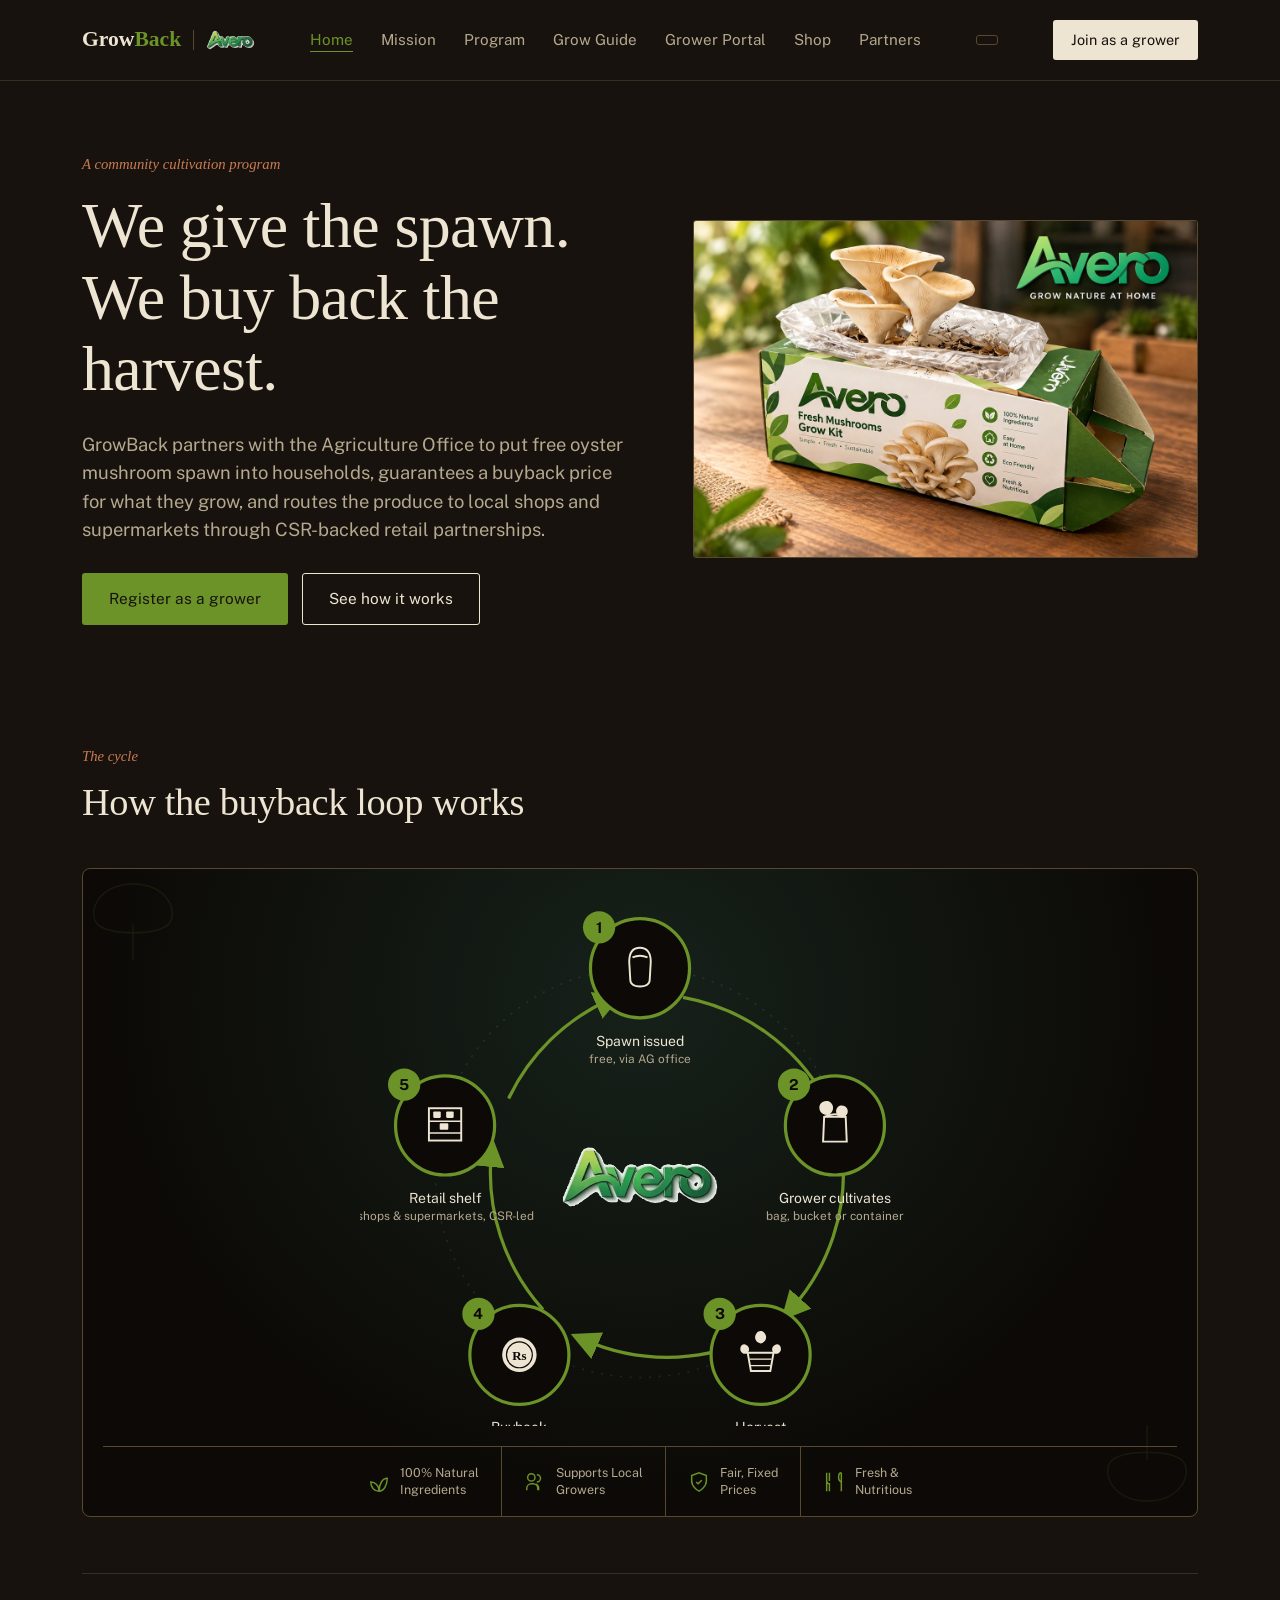
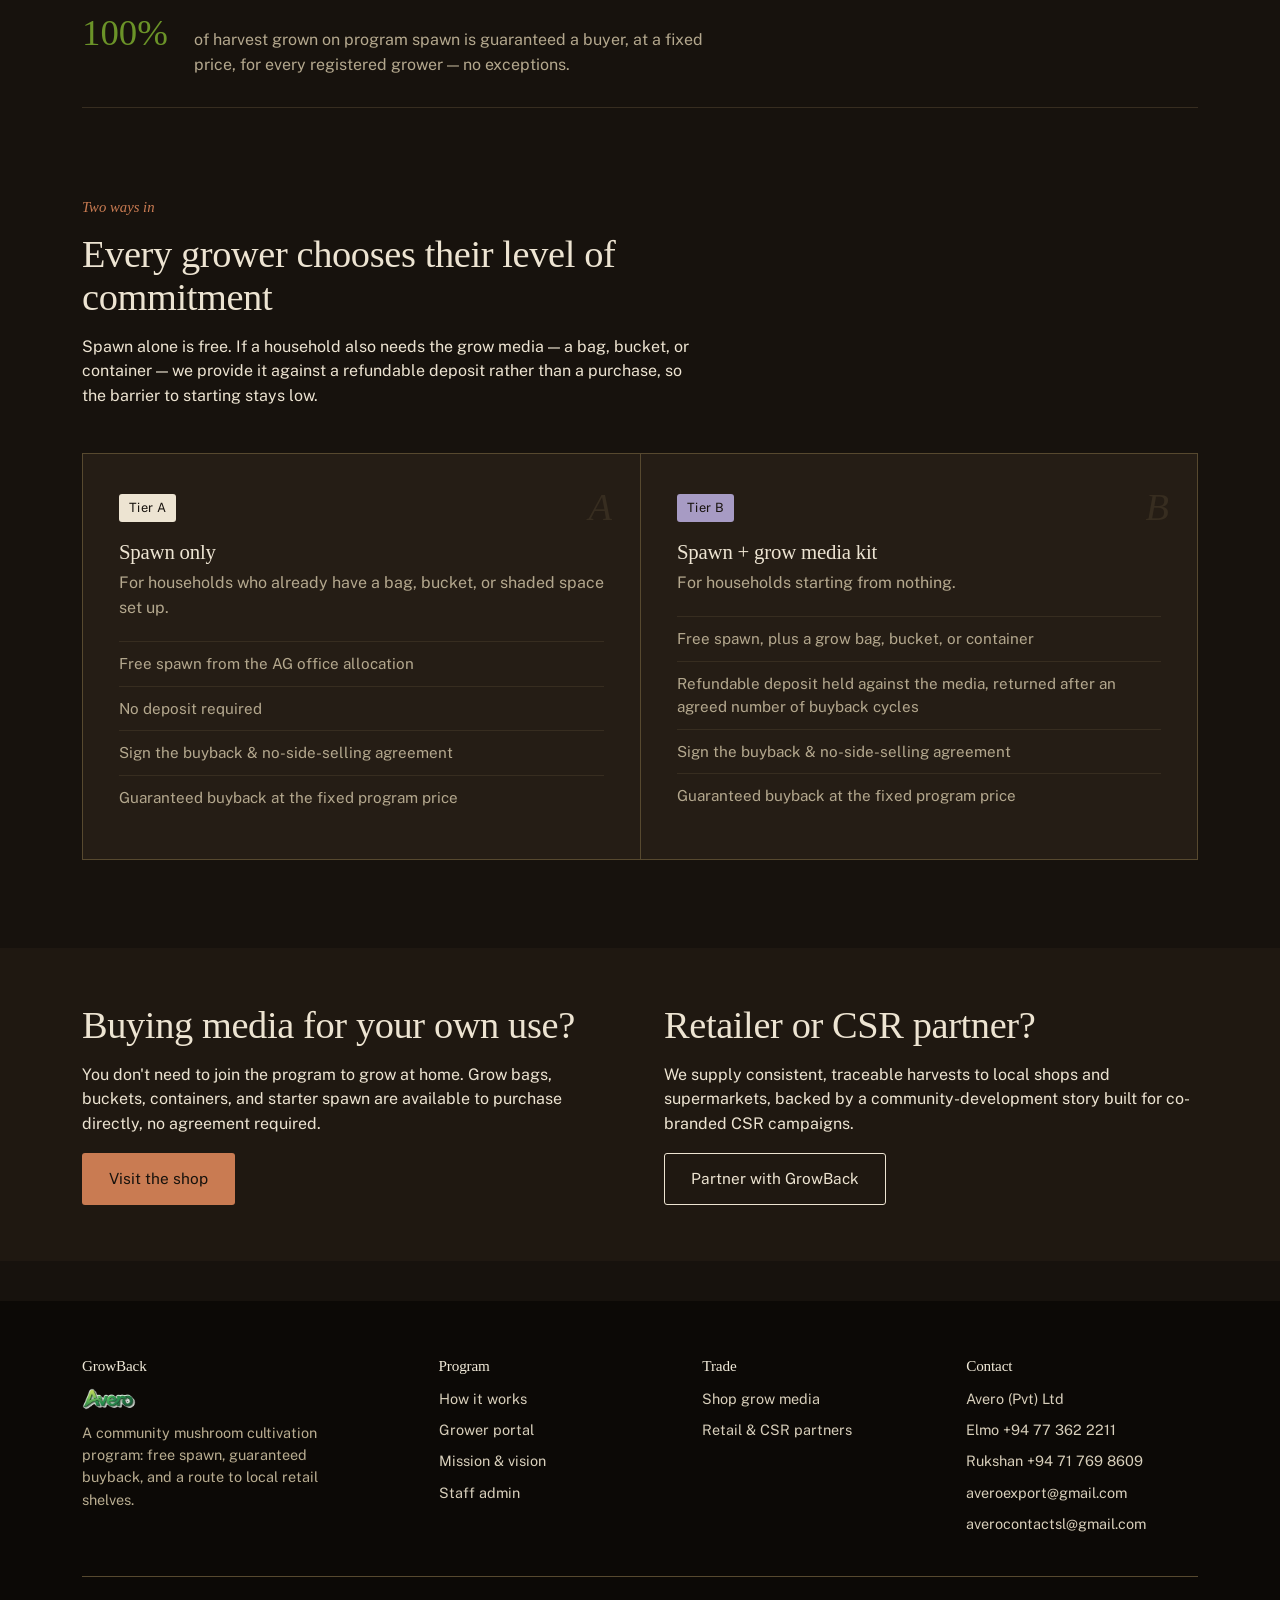
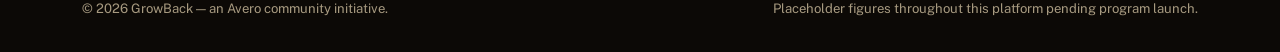
==== commit bcd6c33b: "Add files via upload" ====
--- a/index.html
+++ b/index.html
@@ -22,6 +22,7 @@
       <li><a href="index.html" class="active">Home</a></li>
       <li><a href="about.html">Mission</a></li>
       <li><a href="program.html">Program</a></li>
+      <li><a href="grow-guide.html">Grow Guide</a></li>
       <li><a href="portal.html">Grower Portal</a></li>
       <li><a href="shop.html">Shop</a></li>
       <li><a href="partners.html">Partners</a></li>
@@ -54,12 +55,22 @@
       <div class="eyebrow">The cycle</div>
       <h2>How the buyback loop works</h2>
     </div>
-    <div style="max-width:560px;margin:0 auto;">
-      <svg viewBox="0 0 520 480" xmlns="http://www.w3.org/2000/svg" role="img" aria-label="Cycle: spawn issued, grower cultivates, harvest, buyback, retail shelf, back to spawn issued">
-        <circle cx="260" cy="245" r="190" fill="none" stroke="var(--line)" stroke-width="1.5" stroke-dasharray="2 7"/>
+
+    <div class="cycle-wrap">
+      <svg class="cycle-doodle cycle-doodle-a" viewBox="0 0 120 120" aria-hidden="true">
+        <path d="M60 30 C30 30 20 55 30 65 C42 74 78 74 90 65 C100 55 90 30 60 30 Z" fill="none" stroke="var(--brand)" stroke-width="1.2"/>
+        <line x1="60" y1="65" x2="60" y2="95" stroke="var(--brand)" stroke-width="1.2"/>
+      </svg>
+      <svg class="cycle-doodle cycle-doodle-b" viewBox="0 0 120 120" aria-hidden="true">
+        <path d="M60 30 C30 30 20 55 30 65 C42 74 78 74 90 65 C100 55 90 30 60 30 Z" fill="none" stroke="var(--brand)" stroke-width="1.2"/>
+        <line x1="60" y1="65" x2="60" y2="95" stroke="var(--brand)" stroke-width="1.2"/>
+      </svg>
+
+      <svg viewBox="0 0 520 480" xmlns="http://www.w3.org/2000/svg" xmlns:xlink="http://www.w3.org/1999/xlink" role="img" aria-label="Cycle: spawn issued, grower cultivates, harvest, buyback, retail shelf, back to spawn issued" style="position:relative;z-index:2;">
+        <circle cx="260" cy="245" r="190" fill="none" stroke="rgba(255,255,255,0.08)" stroke-width="1.5" stroke-dasharray="2 7"/>
 
         <!-- connecting arrows (clockwise) -->
-        <g fill="none" stroke="var(--brand)" stroke-width="2">
+        <g fill="none" stroke="var(--brand)" stroke-width="3">
           <path d="M300 82 A190 190 0 0 1 432 176" marker-end="url(#arrow)"/>
           <path d="M448 226 A190 190 0 0 1 400 372" marker-end="url(#arrow)"/>
           <path d="M362 400 A190 190 0 0 1 208 400" marker-end="url(#arrow)"/>
@@ -67,14 +78,19 @@
           <path d="M138 176 A190 190 0 0 1 232 84" marker-end="url(#arrow)"/>
         </g>
         <defs>
-          <marker id="arrow" markerWidth="8" markerHeight="8" refX="4" refY="4" orient="auto">
-            <path d="M0,0 L8,4 L0,8 Z" fill="var(--brand)"/>
+          <marker id="arrow" markerWidth="9" markerHeight="9" refX="4.5" refY="4.5" orient="auto">
+            <path d="M0,0 L9,4.5 L0,9 Z" fill="var(--brand)"/>
           </marker>
         </defs>
 
+        <!-- Avero logo, centered -->
+        <image href="img/avero-logo.png" xlink:href="img/avero-logo.png" x="185" y="218" width="150" height="61.5"/>
+
         <!-- Node: Spawn issued (top) -->
         <g transform="translate(260,55)">
-          <circle r="46" fill="var(--paper-card)" stroke="var(--ink)" stroke-width="1.5"/>
+          <circle r="46" fill="var(--bg-dark)" stroke="var(--brand)" stroke-width="3"/>
+          <circle cx="-38" cy="-38" r="15" fill="var(--brand)"/>
+          <text x="-38" y="-33" text-anchor="middle" font-family="Public Sans" font-weight="700" font-size="14" fill="var(--bg-dark)">1</text>
           <path d="M-10,-6 C-10,-15 -6,-19 0,-19 C6,-19 10,-15 10,-6 L9,11 C9,15 5,17 0,17 C-5,17 -9,15 -9,11 Z" fill="none" stroke="var(--ink)" stroke-width="1.8"/>
           <path d="M-7,-10 Q0,-13 7,-10" fill="none" stroke="var(--ink)" stroke-width="1.8"/>
           <text x="0" y="72" text-anchor="middle" font-family="Public Sans" font-size="13" fill="var(--ink)">Spawn issued</text>
@@ -83,7 +99,9 @@
 
         <!-- Node: Grower cultivates -->
         <g transform="translate(441,201)">
-          <circle r="46" fill="var(--paper-card)" stroke="var(--ink)" stroke-width="1.5"/>
+          <circle r="46" fill="var(--bg-dark)" stroke="var(--brand)" stroke-width="3"/>
+          <circle cx="-38" cy="-38" r="15" fill="var(--brand)"/>
+          <text x="-38" y="-33" text-anchor="middle" font-family="Public Sans" font-weight="700" font-size="14" fill="var(--bg-dark)">2</text>
           <path d="M-10,-8 L10,-8 L11,15 L-11,15 Z" fill="none" stroke="var(--ink)" stroke-width="1.8"/>
           <path d="M-10,-8 Q0,-13 10,-8" fill="none" stroke="var(--ink)" stroke-width="1.8"/>
           <path d="M0,-10 C-6,-11 -8,-17 -5,-21 C-3,-24 3,-24 5,-21 C8,-17 6,-11 0,-10 Z" fill="var(--ink)" transform="translate(-4,0) rotate(-14)"/>
@@ -94,7 +112,9 @@
 
         <!-- Node: Harvest -->
         <g transform="translate(372,414)">
-          <circle r="46" fill="var(--paper-card)" stroke="var(--ink)" stroke-width="1.5"/>
+          <circle r="46" fill="var(--bg-dark)" stroke="var(--brand)" stroke-width="3"/>
+          <circle cx="-38" cy="-38" r="15" fill="var(--brand)"/>
+          <text x="-38" y="-33" text-anchor="middle" font-family="Public Sans" font-weight="700" font-size="14" fill="var(--bg-dark)">3</text>
           <path d="M-12,-2 L12,-2 L9,15 L-9,15 Z" fill="none" stroke="var(--ink)" stroke-width="1.8"/>
           <line x1="-10" y1="4" x2="10" y2="4" stroke="var(--ink)" stroke-width="1.2"/>
           <line x1="-9.5" y1="10" x2="9.5" y2="10" stroke="var(--ink)" stroke-width="1.2"/>
@@ -107,17 +127,21 @@
 
         <!-- Node: Buyback -->
         <g transform="translate(148,414)">
-          <circle r="46" fill="var(--paper-card)" stroke="var(--ink)" stroke-width="1.5"/>
+          <circle r="46" fill="var(--bg-dark)" stroke="var(--brand)" stroke-width="3"/>
+          <circle cx="-38" cy="-38" r="15" fill="var(--brand)"/>
+          <text x="-38" y="-33" text-anchor="middle" font-family="Public Sans" font-weight="700" font-size="14" fill="var(--bg-dark)">4</text>
           <circle r="16" fill="var(--ink)"/>
-          <circle r="12" fill="none" stroke="var(--paper-card)" stroke-width="1.1"/>
-          <text x="0" y="5" text-anchor="middle" font-family="Georgia, serif" font-size="12" font-weight="700" fill="var(--paper-card)">Rs</text>
+          <circle r="12" fill="none" stroke="var(--bg-dark)" stroke-width="1.1"/>
+          <text x="0" y="5" text-anchor="middle" font-family="Georgia, serif" font-size="12" font-weight="700" fill="var(--bg-dark)">Rs</text>
           <text x="0" y="72" text-anchor="middle" font-family="Public Sans" font-size="13" fill="var(--ink)">Buyback</text>
           <text x="0" y="88" text-anchor="middle" font-family="Public Sans" font-size="11" fill="var(--ink-soft)">fixed price, no side-selling</text>
         </g>
 
         <!-- Node: Retail shelf -->
         <g transform="translate(79,201)">
-          <circle r="46" fill="var(--paper-card)" stroke="var(--ink)" stroke-width="1.5"/>
+          <circle r="46" fill="var(--bg-dark)" stroke="var(--brand)" stroke-width="3"/>
+          <circle cx="-38" cy="-38" r="15" fill="var(--brand)"/>
+          <text x="-38" y="-33" text-anchor="middle" font-family="Public Sans" font-weight="700" font-size="14" fill="var(--bg-dark)">5</text>
           <rect x="-15" y="-16" width="30" height="30" fill="none" stroke="var(--ink)" stroke-width="1.8"/>
           <line x1="-15" y1="-4" x2="15" y2="-4" stroke="var(--ink)" stroke-width="1.4"/>
           <line x1="-15" y1="7" x2="15" y2="7" stroke="var(--ink)" stroke-width="1.4"/>
@@ -128,9 +152,55 @@
           <text x="0" y="88" text-anchor="middle" font-family="Public Sans" font-size="11" fill="var(--ink-soft)">shops &amp; supermarkets, CSR-led</text>
         </g>
       </svg>
-    </div>
-  </div>
-</section>
+
+      <div class="cycle-strip">
+        <div class="cycle-strip-item">
+          <svg viewBox="0 0 24 24" width="22" height="22" fill="none" stroke="var(--brand)" stroke-width="1.6"><path d="M12 22c0-6-4-10-9-10 0 6 4 10 9 10Zm0 0c0-8 4-14 9-14 0 8-4 14-9 14Z"/></svg>
+          <span>100% Natural<br>Ingredients</span>
+        </div>
+        <div class="cycle-strip-item">
+          <svg viewBox="0 0 24 24" width="22" height="22" fill="none" stroke="var(--brand)" stroke-width="1.6"><path d="M3 21v-2a5 5 0 0 1 5-5h2a5 5 0 0 1 5 5v2M14 12a4 4 0 1 0 0-8M16 21v-2a5 5 0 0 0-3-4.6"/><circle cx="8" cy="7" r="4"/></svg>
+          <span>Supports Local<br>Growers</span>
+        </div>
+        <div class="cycle-strip-item">
+          <svg viewBox="0 0 24 24" width="22" height="22" fill="none" stroke="var(--brand)" stroke-width="1.6"><path d="M12 22s8-4 8-11V5l-8-3-8 3v6c0 7 8 11 8 11Z"/><path d="M9 12l2 2 4-4"/></svg>
+          <span>Fair, Fixed<br>Prices</span>
+        </div>
+        <div class="cycle-strip-item">
+          <svg viewBox="0 0 24 24" width="22" height="22" fill="none" stroke="var(--brand)" stroke-width="1.6"><path d="M4 2v9a3 3 0 0 0 3 3v8M4 2v20M7 2v9M20 2v20M20 2c-2 0-3 2-3 5s1 4 3 5"/></svg>
+          <span>Fresh &amp;<br>Nutritious</span>
+        </div>
+      </div>
+    </div>
+  </div>
+</section>
+
+<style>
+  .cycle-wrap {
+    position: relative; overflow: hidden; border-radius: 8px;
+    background: radial-gradient(ellipse at 50% 20%, #16211A 0%, var(--bg-dark) 70%);
+    border: 1px solid var(--line-dark);
+    padding: 40px 20px 0;
+  }
+  .cycle-doodle { position: absolute; width: 140px; height: 140px; opacity: 0.12; }
+  .cycle-doodle-a { top: -20px; left: -20px; }
+  .cycle-doodle-b { bottom: -20px; right: -20px; transform: rotate(180deg); }
+  .cycle-wrap svg[viewBox="0 0 520 480"] { display: block; max-width: 560px; margin: 0 auto; width: 100%; height: auto; }
+  .cycle-strip {
+    position: relative; z-index: 2; margin-top: 20px; border-top: 1px solid var(--line-dark);
+    display: flex; flex-wrap: wrap; justify-content: center; gap: 0;
+  }
+  .cycle-strip-item {
+    display: flex; align-items: center; gap: 10px; padding: 18px 22px;
+    border-right: 1px solid var(--line-dark); font-size: 0.78rem; color: var(--ink-soft); line-height: 1.3;
+  }
+  .cycle-strip-item:last-child { border-right: none; }
+  @media (max-width: 700px) {
+    .cycle-strip-item { border-right: none; border-bottom: 1px solid var(--line-dark); width: 100%; justify-content: center; text-align: center; }
+    .cycle-strip-item:last-child { border-bottom: none; }
+  }
+</style>
+
 
 <div class="container">
   <div style="border-top:1px solid var(--line);border-bottom:1px solid var(--line);padding:30px 0;display:flex;align-items:baseline;gap:26px;flex-wrap:wrap;">
--- a/css/styles.css
+++ b/css/styles.css
@@ -2,23 +2,27 @@
    Design tokens
    Subject: community mushroom cultivation program — spawn
    distribution, buyback, grow media, CSR retail partnership.
-   Palette drawn from the mushroom itself: bark, cap tan,
-   spore print, parchment ledger paper, clay pot, moss.
+   Dark variant: mushrooms grow in the dark, so the page reads
+   as a growing room — near-black soil/bark surfaces, rising to
+   a near-pitch "root cellar" at the footer. Cap tan, terracotta,
+   the real Avero green, and spore-lilac are all brightened to
+   hold contrast against the dark surfaces.
    ========================================================= */
 :root {
-  --bg:        #F1EAD9;   /* parchment / ledger paper */
-  --bg-alt:    #E7DBBE;   /* deeper paper for alt sections */
-  --bg-dark:   #241D15;   /* bark brown, near-black */
-  --ink:       #241D15;   /* bark brown, primary text */
-  --ink-soft:  #5B5142;   /* muted bark for secondary text */
-  --line:      #C7B896;   /* hairline rule on paper */
-  --line-dark: #4A4030;   /* hairline rule on bark */
-  --tan:       #C9A66B;   /* mushroom cap tan */
-  --clay:      #A85736;   /* terracotta pot — primary CTA */
-  --clay-deep: #8A4529;
-  --moss:      #4E5B3D;   /* moss green — growth / CSR */
-  --spore:     #7C6E93;   /* spore-print lilac-grey — tier B / info */
-  --paper-card:#FBF7EC;
+  --bg:        #17120D;   /* growing room — dark soil/bark */
+  --bg-alt:    #1F1811;   /* slightly raised dark section */
+  --bg-dark:   #0C0906;   /* root cellar — near-pitch, footer */
+  --ink:       #EDE4D2;   /* parchment ink, now the text color */
+  --ink-soft:  #B4A88E;   /* muted parchment for secondary text */
+  --line:      #372D20;   /* hairline rule on dark surfaces */
+  --line-dark: #57492F;   /* stronger hairline / borders */
+  --tan:       #D9B77E;   /* mushroom cap tan, brightened */
+  --brand:      #6B9328;  /* Avero green — sampled from the flat icon badges on the real packaging */
+  --brand-deep: #587A1E;
+  --rust:      #C97B52;   /* terracotta, brightened */
+  --rust-deep: #A9603C;
+  --spore:     #A79BC4;   /* spore-print lilac-grey, brightened */
+  --paper-card:#251D15;   /* dark card surface, one step up from bg */
 
   --font-display: "Fraunces", "Iowan Old Style", Georgia, serif;
   --font-body: "Public Sans", "Inter", -apple-system, sans-serif;
@@ -90,7 +94,11 @@
   align-items: center;
   justify-content: space-between;
   gap: 24px;
-}
+  flex-wrap: wrap;
+}
+.brand-lockup { display: flex; align-items: center; gap: 12px; }
+.brand-lockup .divider { width: 1px; height: 20px; background: var(--line-dark); display: inline-block; }
+.brand-lockup img { height: 20px; width: auto; display: block; }
 .wordmark {
   font-family: var(--font-display);
   font-size: 1.35rem;
@@ -99,7 +107,7 @@
   color: var(--ink);
   white-space: nowrap;
 }
-.wordmark span { color: var(--clay); }
+.wordmark span { color: var(--brand); }
 .nav-links {
   display: flex;
   gap: 28px;
@@ -117,8 +125,8 @@
   transition: color .15s, border-color .15s;
 }
 .nav-links a:hover, .nav-links a.active {
-  color: var(--clay);
-  border-color: var(--clay);
+  color: var(--brand);
+  border-color: var(--brand);
 }
 .nav-cta {
   font-size: 0.9rem;
@@ -129,7 +137,7 @@
   border-radius: var(--radius);
   white-space: nowrap;
 }
-.nav-cta:hover { background: var(--clay); }
+.nav-cta:hover { background: var(--brand); }
 .nav-toggle { display: none; }
 
 /* ---------------- Google Translate widget ---------------- */
@@ -183,12 +191,12 @@
   font-family: var(--font-body);
   transition: background .15s, color .15s, border-color .15s;
 }
-.btn-primary { background: var(--clay); color: var(--bg); }
-.btn-primary:hover { background: var(--clay-deep); }
+.btn-primary { background: var(--brand); color: var(--bg); }
+.btn-primary:hover { background: var(--brand-deep); }
 .btn-outline { border-color: var(--ink); color: var(--ink); background: transparent; }
 .btn-outline:hover { background: var(--ink); color: var(--bg); }
-.btn-moss { background: var(--moss); color: var(--bg); }
-.btn-moss:hover { background: #3c4630; }
+.btn-moss { background: var(--rust); color: var(--bg); }
+.btn-moss:hover { background: var(--rust-deep); }
 .btn-block { width: 100%; justify-content: center; }
 .btn[disabled] { opacity: .45; cursor: not-allowed; }
 
@@ -207,7 +215,7 @@
 }
 .eyebrow {
   font-size: 0.92rem;
-  color: var(--moss);
+  color: var(--rust);
   margin-bottom: 14px;
   font-style: italic;
   font-family: var(--font-display);
@@ -229,7 +237,7 @@
 .ledger-num {
   font-family: var(--font-display);
   font-size: 2.1rem;
-  color: var(--clay);
+  color: var(--brand);
   display: block;
 }
 .ledger-label { color: var(--ink-soft); font-size: 0.92rem; }
@@ -291,7 +299,7 @@
 .step-num {
   font-family: var(--font-display);
   font-style: italic;
-  color: var(--clay);
+  color: var(--brand);
   font-size: 1.1rem;
   display: block;
   margin-bottom: 10px;
@@ -329,7 +337,7 @@
   color: var(--ink);
 }
 .field input:focus, .field select:focus, .field textarea:focus {
-  outline: 2px solid var(--clay);
+  outline: 2px solid var(--brand);
   outline-offset: 1px;
 }
 .field-row { display: grid; grid-template-columns: 1fr 1fr; gap: 16px; }
@@ -376,10 +384,10 @@
   border-radius: var(--radius);
   font-size: 0.78rem;
 }
-.badge.free { background: #E4E9DB; color: var(--moss); }
-.badge.deposit { background: #E6E1EE; color: var(--spore); }
-.badge.pending { background: #F1E5D3; color: var(--clay-deep); }
-.badge.returned { background: #E4E9DB; color: var(--moss); }
+.badge.free { background: rgba(95,160,147,.16); color: var(--brand); }
+.badge.deposit { background: rgba(167,155,196,.16); color: var(--spore); }
+.badge.pending { background: rgba(201,123,82,.16); color: var(--rust); }
+.badge.returned { background: rgba(95,160,147,.16); color: var(--brand); }
 
 /* ---------------- Shop ---------------- */
 .product-grid {
@@ -398,7 +406,7 @@
   border-bottom: 1px solid var(--line);
 }
 .product-body { padding: 20px; }
-.product-price { font-family: var(--font-display); font-size: 1.3rem; color: var(--clay); margin: 6px 0 14px; }
+.product-price { font-family: var(--font-display); font-size: 1.3rem; color: var(--brand); margin: 6px 0 14px; }
 .qty-row { display: flex; align-items: center; gap: 10px; margin-bottom: 12px; }
 .qty-row button {
   width: 30px; height: 30px; border: 1px solid var(--line-dark);
@@ -415,7 +423,7 @@
 }
 .cart-drawer.open { transform: translateX(0); }
 .cart-overlay {
-  position: fixed; inset: 0; background: rgba(36,29,21,.4); z-index: 55;
+  position: fixed; inset: 0; background: rgba(0,0,0,.6); z-index: 55;
   opacity: 0; pointer-events: none; transition: opacity .25s;
 }
 .cart-overlay.open { opacity: 1; pointer-events: auto; }
@@ -494,6 +502,6 @@
 
 /* ---------------- Shared: activity log rows, unit tags, sync note ---------------- */
 .event-row { display:flex; gap:12px; align-items:baseline; padding:10px 0; border-top:1px solid var(--line); font-size:.92rem; flex-wrap:wrap; }
-.event-type { font-family:var(--font-display); color:var(--clay); min-width:130px; }
+.event-type { font-family:var(--font-display); color:var(--brand); min-width:130px; }
 .unit-tag { font-family:monospace; background:var(--bg-alt); padding:1px 7px; border-radius:3px; font-size:.82rem; }
 .sync-note { font-size:.82rem; color:var(--ink-soft); }
